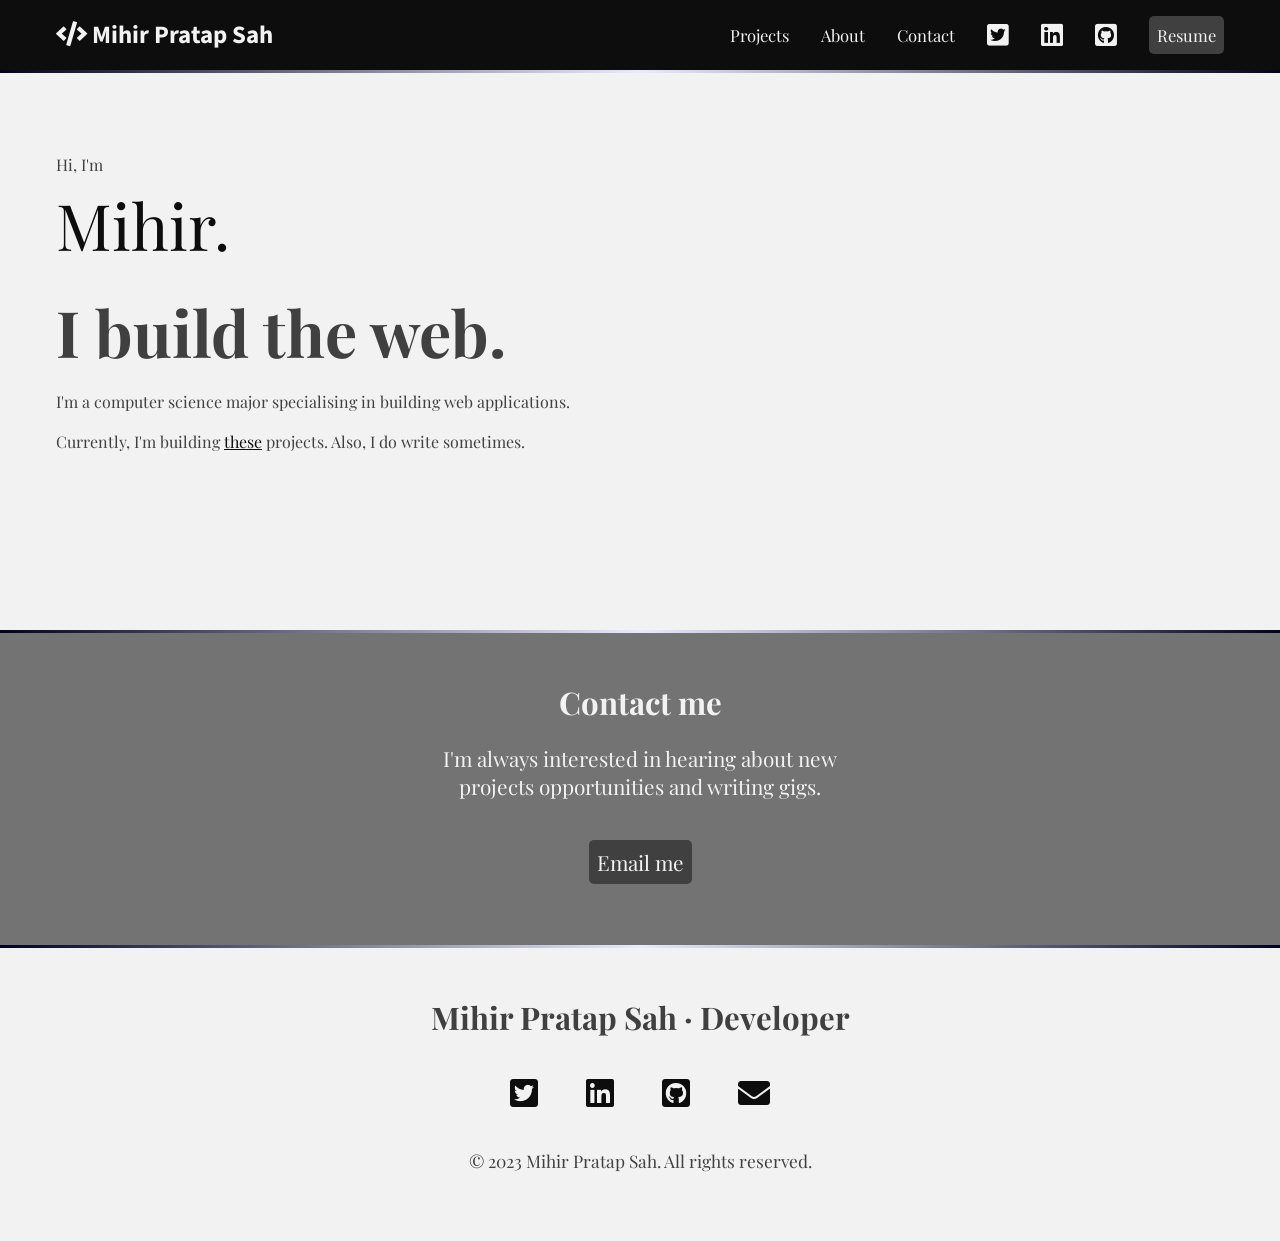
==== index.html @ 2944b269 "..." ====
<!DOCTYPE html>
<html lang="en">

<head>
    <meta charset="UTF-8" />
    <meta http-equiv="X-UA-Compatible" content="IE=edge" />
    <meta name="viewport" content="width=device-width, initial-scale=1.0" />
    <link rel="stylesheet" href="style.css">
    <link rel="preconnect" href="https://fonts.googleapis.com">
    <link rel="preconnect" href="https://fonts.gstatic.com" crossorigin>
    <link href="https://fonts.googleapis.com/css2?family=Playfair+Display:wght@400;600&family=Source+Sans+Pro:wght@200;300&display=swap" rel="stylesheet">
    <link href="https://cdnjs.cloudflare.com/ajax/libs/font-awesome/5.15.4/css/all.min.css" rel="stylesheet" />
    <title>Mihir P Sah</title>
</head>

<body>

    <div class="vw">
    <div class="section-black">
    <nav>
        <ul>
            <li>
                <h1>
                    <a href="index.html"><span class="fas fa-code" aria-hidden="true"></span> Mihir
              Pratap Sah</a
            >
          </h1>
        </li>
        <li><a href="#projects">Projects</a></li>
            <li><a href="about.html">About</a></li>
            <li><a href="#contact">Contact</a></li>
            <a href="https://www.twitter.com/mihrpsah" target="_blank">
                <span class="fab fa-twitter-square" aria-hidden="true"></span>
                <span class="sr-only">LinkedIn</span>
            </a>
            <li>
                <a href="https://www.linkedin.com/mihrpsah/" target="_blank">
                    <span class="fab fa-linkedin" aria-hidden="true"></span>
                    <span class="sr-only">LinkedIn</span>
                </a>
            </li>
            <li>
                <a href="https://www.github.com/mihrpsah" target="_blank">
                    <span class="fab fa-github-square" aria-hidden="true"></span>
                    <span class="sr-only">Github</span>
                </a>
            </li>
            <li>
                <a href="" target="_blank" class="button">Resume</a
          >
        </li>
      </ul>
    </nav>
    </div>
<div class="gradient"></div>
    <section id="intro">
      <p class="name">Hi, I'm <span>Mihir.</span></p>
      <h2>I build the web.</h2>
      <p>
        I'm a computer science major specialising in building web applications.
      </p>
      <p>
        Currently, I'm building
        <a
          href=""
          target="_blank"
          >these</a
        > projects. Also, I do write sometimes.
      </p>
    </section>
</div>
    <div class="gradient"></div>
    
<div class="section-blue">
    <section id="contact">
      <h2>Contact me</h2>
      <p>
        I'm always interested in hearing about new projects opportunities and writing gigs.
      </p>
      <p><a href="mailto:jen@example.com" class="button">Email me</a></p>
                </section>
</div>
<div class="gradient"></div>
                <footer>
                    <h2>Mihir Pratap Sah &middot; Developer</h2>
                    <ul>
                        <li>
                            <a href="https://www.twitter.com/mihrpsah" target="_blank">
                                <span class="fab fa-twitter-square" aria-hidden="true"></span>
                                <span class="sr-only">LinkedIn</span>
                            </a>
                        </li>
                        <li>
                            <a href="https://www.linkedin.com/in/mihrpsah" target="_blank">
                                <span class="fab fa-linkedin" aria-hidden="true"></span>
                                <span class="sr-only">LinkedIn</span>
                            </a>
                        </li>
                        <li>
                            <a href="https://www.github.com/mihrpsah" target="_blank">
                                <span class="fab fa-github-square" aria-hidden="true"></span>
                                <span class="sr-only">Github</span>
                            </a>
                        </li>
                        <li>
                            <a href="mailto:smihirp1@gmail.com">
                                <span class="fas fa-envelope" aria-hidden="true"></span>
                                <span class="sr-only">Email</span>
                            </a>
                        </li>
                    </ul>
                    <p><small>&copy; 2023 Mihir Pratap Sah. All rights reserved.</small></p>
                </footer>
</body>

</html>
---- style.css ----
:root {
    --c1: #F2F2F2;
    --c2: #BFBFBF;
    --c3: #737373;
    --c4:#404040;
    --c5: #0D0D0D;
    --font-size: 1.3rem;
    --font1: 'Playfair Display', serif;
    --font2: 'Source Sans Pro', sans-serif; 
}

/* .vw{
    height: 90vh;
} */

.gradient{
    background: linear-gradient(90deg, rgba(2,0,36,1) 0%, rgba(234,234,255,1) 50%, rgba(2,0,36,1) 100%);
    height: 3px;
}



html {
    box-sizing: border-box;
}

*,
*::before,
*::after {
    box-sizing: inherit;
}




body {
    padding: 0;
    margin: 0;
    font-family: var(--font1);
    background-color: var(--c1);
    color: var(--c4);
    font-size: var(--font-size);
}

h1,
h2,
h3 {
    margin: 0;
}

a {
    color: var(--c5);
}

a:hover {
    color: var(--blue);
    text-decoration: none;
}

.section-black{
    background-color: var(--c5);
}


/* intro styles */

#intro {
    padding: 4rem 1rem 10rem 1rem;
    
    max-width: 1200px;
    margin: 0 auto;
}

#intro p {
    font-size: 1rem;
    line-height: 1.5;
}

#intro .name {
    font-family: var(--font1);
    font-size: 1rem;
}

.name span {
    font-family: var(--font1);
    font-size: 4rem;
    color: var(--c5);
    display: block;
    font-weight: 300;
}

#intro h2 {
    font-size: 4rem;
}
.section-blue{
    background-color: var(--c3);
}

/* contact section */

#contact {
    width: 400px;
    text-align: center;
    margin: 0 auto;
    padding: 3rem 0;
    color: var(--c1);
}

#contact p:last-child {
    margin-top: 3rem;

}


/* navigation */

nav {
    font-family: var(--font1);
    font-size: 80%;
    padding: 1rem;
    
}

nav h1 a {
    font-family: var(--font2);
}

nav ul {
    margin: 0;
    padding: 0;
    list-style-type: none;
    display: flex;
    flex-flow: row wrap;
    justify-content: center;
    align-items: center;
    gap: 2rem;
}

nav li:first-child {
    flex-basis: 100%;
    text-align: center;
}

nav [class*="fa-"] {
    font-size: 150%;
    color: var(--c1);
}

nav h1 [class*="fa-"] {
    font-size: 100%;
    color: var(--c1);
}

nav a {
    color: var(--c1);
    text-decoration: none;
    display: block;
}

nav a:hover,
nav [class*="fa-"]:hover {
    color: var(--c3);
}

.button {
    background-color: var(--c4);
    color: var(--c1);
    padding: 0.5rem;
    border-radius: 5px;
    text-decoration: none;
}

.button:hover {
    color: var(--c5);
    background-color: var(--c2);
}


/* footer section */

footer {
    text-align: center;
    padding: 3rem 0;
}

footer ul {
    list-style-type: none;
    padding: 0;
    margin: 2rem 0;
    display: flex;
    flex-flow: row wrap;
    justify-content: center;
    gap: 3rem;
    font-size: 2rem;
}

@media (min-width: 850px) {
    nav {
        max-width: 1200px;
        margin: 0 auto;
    }
    nav li:first-child {
        flex-basis: auto;
        text-align: left;
        margin-right: auto;
    }
}
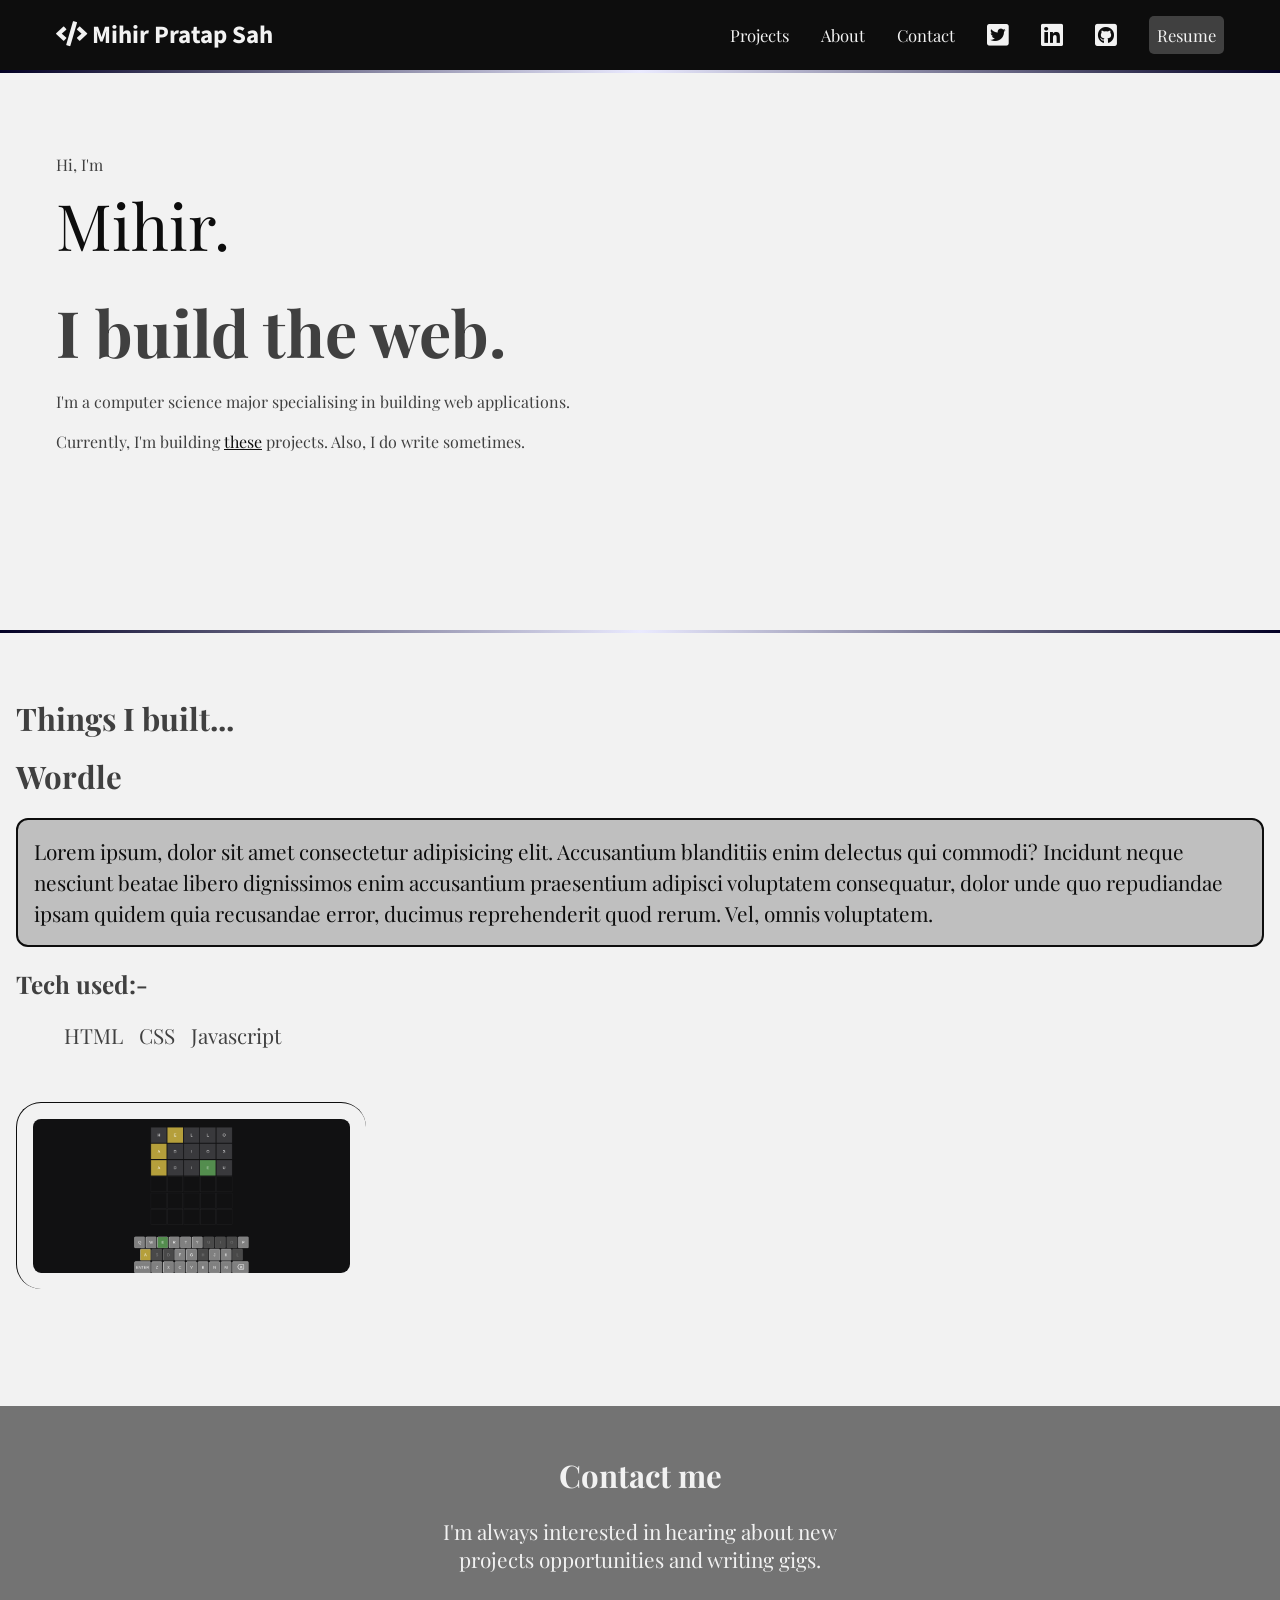
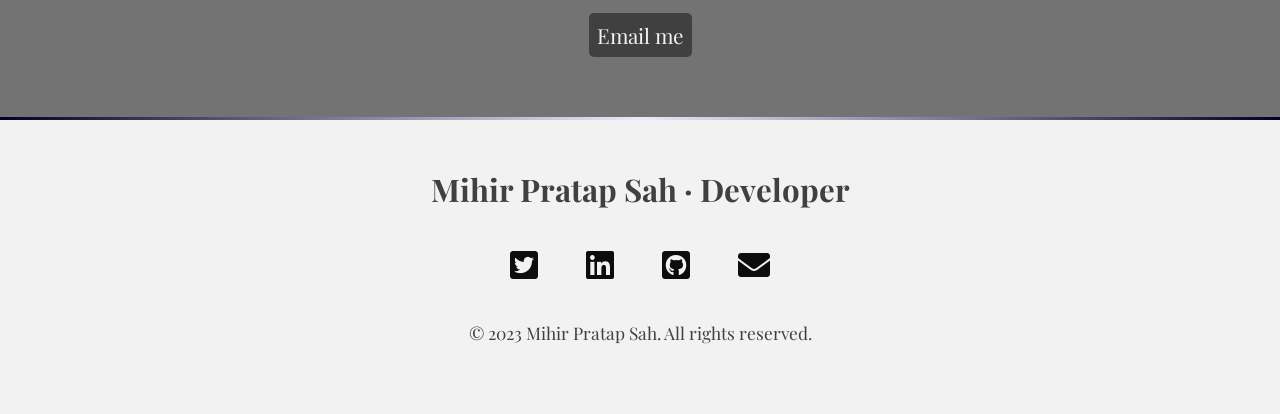
==== commit d7415370: "..." ====
--- a/index.html
+++ b/index.html
@@ -1,116 +1,148 @@
 <!DOCTYPE html>
 <html lang="en">
-
-<head>
+  <head>
     <meta charset="UTF-8" />
     <meta http-equiv="X-UA-Compatible" content="IE=edge" />
     <meta name="viewport" content="width=device-width, initial-scale=1.0" />
-    <link rel="stylesheet" href="style.css">
-    <link rel="preconnect" href="https://fonts.googleapis.com">
-    <link rel="preconnect" href="https://fonts.gstatic.com" crossorigin>
-    <link href="https://fonts.googleapis.com/css2?family=Playfair+Display:wght@400;600&family=Source+Sans+Pro:wght@200;300&display=swap" rel="stylesheet">
-    <link href="https://cdnjs.cloudflare.com/ajax/libs/font-awesome/5.15.4/css/all.min.css" rel="stylesheet" />
+    <link rel="stylesheet" href="style.css" />
+    <link rel="preconnect" href="https://fonts.googleapis.com" />
+    <link rel="preconnect" href="https://fonts.gstatic.com" crossorigin />
+    <link
+      href="https://fonts.googleapis.com/css2?family=Playfair+Display:wght@400;600&family=Source+Sans+Pro:wght@200;300&display=swap"
+      rel="stylesheet"
+    />
+    <link
+      href="https://cdnjs.cloudflare.com/ajax/libs/font-awesome/5.15.4/css/all.min.css"
+      rel="stylesheet"
+    />
     <title>Mihir P Sah</title>
-</head>
+  </head>
 
-<body>
-
+  <body>
     <div class="vw">
-    <div class="section-black">
-    <nav>
-        <ul>
+      <div class="section-black">
+        <nav>
+          <ul>
             <li>
-                <h1>
-                    <a href="index.html"><span class="fas fa-code" aria-hidden="true"></span> Mihir
-              Pratap Sah</a
-            >
-          </h1>
-        </li>
-        <li><a href="#projects">Projects</a></li>
+              <h1>
+                <a href="index.html"
+                  ><span class="fas fa-code" aria-hidden="true"></span> Mihir
+                  Pratap Sah</a
+                >
+              </h1>
+            </li>
+            <li><a href="#projects">Projects</a></li>
             <li><a href="about.html">About</a></li>
             <li><a href="#contact">Contact</a></li>
             <a href="https://www.twitter.com/mihrpsah" target="_blank">
-                <span class="fab fa-twitter-square" aria-hidden="true"></span>
-                <span class="sr-only">LinkedIn</span>
+              <span class="fab fa-twitter-square" aria-hidden="true"></span>
+              <span class="sr-only">LinkedIn</span>
             </a>
             <li>
-                <a href="https://www.linkedin.com/mihrpsah/" target="_blank">
-                    <span class="fab fa-linkedin" aria-hidden="true"></span>
-                    <span class="sr-only">LinkedIn</span>
-                </a>
+              <a href="https://www.linkedin.com/mihrpsah/" target="_blank">
+                <span class="fab fa-linkedin" aria-hidden="true"></span>
+                <span class="sr-only">LinkedIn</span>
+              </a>
             </li>
             <li>
-                <a href="https://www.github.com/mihrpsah" target="_blank">
-                    <span class="fab fa-github-square" aria-hidden="true"></span>
-                    <span class="sr-only">Github</span>
-                </a>
+              <a href="https://www.github.com/mihrpsah" target="_blank">
+                <span class="fab fa-github-square" aria-hidden="true"></span>
+                <span class="sr-only">Github</span>
+              </a>
             </li>
             <li>
-                <a href="" target="_blank" class="button">Resume</a
-          >
+              <a href="" target="_blank" class="button">Resume</a>
+            </li>
+          </ul>
+        </nav>
+      </div>
+      <div class="gradient"></div>
+      <section id="intro">
+        <p class="name">Hi, I'm <span>Mihir.</span></p>
+        <h2>I build the web.</h2>
+        <p>
+          I'm a computer science major specialising in building web
+          applications.
+        </p>
+        <p>
+          Currently, I'm building
+          <a href="" target="_blank">these</a> projects. Also, I do write
+          sometimes.
+        </p>
+      </section>
+    </div>
+    <div class="gradient"></div>
+
+    <div>
+      <section id="projects">
+        <h2>Things I built...</h2>
+        <article>
+          <h2>Wordle</h2>
+          <p>
+            Lorem ipsum, dolor sit amet consectetur adipisicing elit.
+            Accusantium blanditiis enim delectus qui commodi? Incidunt neque
+            nesciunt beatae libero dignissimos enim accusantium praesentium
+            adipisci voluptatem consequatur, dolor unde quo repudiandae ipsam
+            quidem quia recusandae error, ducimus reprehenderit quod rerum. Vel,
+            omnis voluptatem.
+          </p>
+          <h3>Tech used:-</h3>
+          <ul>
+            <li>
+                HTML
+            </li>
+            <li>
+                CSS
+            </li>
+            <li>
+                Javascript
+            </li>
+          </ul>
+          <img src="assets/Wordle.png" alt="Wordle's project screenshot">
+        </article>
+      </section>
+    </div>
+
+    <div class="section-blue">
+      <section id="contact">
+        <h2>Contact me</h2>
+        <p>
+          I'm always interested in hearing about new projects opportunities and
+          writing gigs.
+        </p>
+        <p><a href="mailto:jen@example.com" class="button">Email me</a></p>
+      </section>
+    </div>
+    <div class="gradient"></div>
+    <footer>
+      <h2>Mihir Pratap Sah &middot; Developer</h2>
+      <ul>
+        <li>
+          <a href="https://www.twitter.com/mihrpsah" target="_blank">
+            <span class="fab fa-twitter-square" aria-hidden="true"></span>
+            <span class="sr-only">LinkedIn</span>
+          </a>
+        </li>
+        <li>
+          <a href="https://www.linkedin.com/in/mihrpsah" target="_blank">
+            <span class="fab fa-linkedin" aria-hidden="true"></span>
+            <span class="sr-only">LinkedIn</span>
+          </a>
+        </li>
+        <li>
+          <a href="https://www.github.com/mihrpsah" target="_blank">
+            <span class="fab fa-github-square" aria-hidden="true"></span>
+            <span class="sr-only">Github</span>
+          </a>
+        </li>
+        <li>
+          <a href="mailto:smihirp1@gmail.com">
+            <span class="fas fa-envelope" aria-hidden="true"></span>
+            <span class="sr-only">Email</span>
+          </a>
         </li>
       </ul>
-    </nav>
-    </div>
-<div class="gradient"></div>
-    <section id="intro">
-      <p class="name">Hi, I'm <span>Mihir.</span></p>
-      <h2>I build the web.</h2>
-      <p>
-        I'm a computer science major specialising in building web applications.
-      </p>
-      <p>
-        Currently, I'm building
-        <a
-          href=""
-          target="_blank"
-          >these</a
-        > projects. Also, I do write sometimes.
-      </p>
-    </section>
-</div>
-    <div class="gradient"></div>
-    
-<div class="section-blue">
-    <section id="contact">
-      <h2>Contact me</h2>
-      <p>
-        I'm always interested in hearing about new projects opportunities and writing gigs.
-      </p>
-      <p><a href="mailto:jen@example.com" class="button">Email me</a></p>
-                </section>
-</div>
-<div class="gradient"></div>
-                <footer>
-                    <h2>Mihir Pratap Sah &middot; Developer</h2>
-                    <ul>
-                        <li>
-                            <a href="https://www.twitter.com/mihrpsah" target="_blank">
-                                <span class="fab fa-twitter-square" aria-hidden="true"></span>
-                                <span class="sr-only">LinkedIn</span>
-                            </a>
-                        </li>
-                        <li>
-                            <a href="https://www.linkedin.com/in/mihrpsah" target="_blank">
-                                <span class="fab fa-linkedin" aria-hidden="true"></span>
-                                <span class="sr-only">LinkedIn</span>
-                            </a>
-                        </li>
-                        <li>
-                            <a href="https://www.github.com/mihrpsah" target="_blank">
-                                <span class="fab fa-github-square" aria-hidden="true"></span>
-                                <span class="sr-only">Github</span>
-                            </a>
-                        </li>
-                        <li>
-                            <a href="mailto:smihirp1@gmail.com">
-                                <span class="fas fa-envelope" aria-hidden="true"></span>
-                                <span class="sr-only">Email</span>
-                            </a>
-                        </li>
-                    </ul>
-                    <p><small>&copy; 2023 Mihir Pratap Sah. All rights reserved.</small></p>
-                </footer>
-</body>
-
+      <p><small>&copy; 2023 Mihir Pratap Sah. All rights reserved.</small></p>
+    </footer>
+  </body>
 </html>
--- a/style.css
+++ b/style.css
@@ -44,6 +44,7 @@
     background-color: var(--c1);
     color: var(--c4);
     font-size: var(--font-size);
+  
 }
 
 h1,
@@ -209,3 +210,44 @@
         margin-right: auto;
     }
 }
+
+#projects{
+    
+    padding: 3rem 1rem;
+    
+    
+}
+
+#projects p{
+
+border: 2px solid var(--c5);
+border-radius: 12px;
+padding: 1rem;
+background-color: var(--c2);
+color: var(--c5);
+line-height: 1.5;
+}
+#projects img {
+    margin: 2rem 0 4rem 0;
+    padding: 1rem;
+    border-left: 1px solid var(--c5);
+    border-top: 1px solid var(--c5);
+    border-radius: 25px;
+    max-width: 350px;
+    
+}
+
+#projects h2{
+    margin-top: 1rem;
+    color: var(--c4);
+}
+#projects ul{
+    list-style: none;
+    display: flex;
+    flex-flow: row wrap;
+    -ms-flex-align: center;
+    justify-content: flex-start;
+}
+#projects ul li{
+    margin: 0 0.5rem 0 0.5rem;
+}
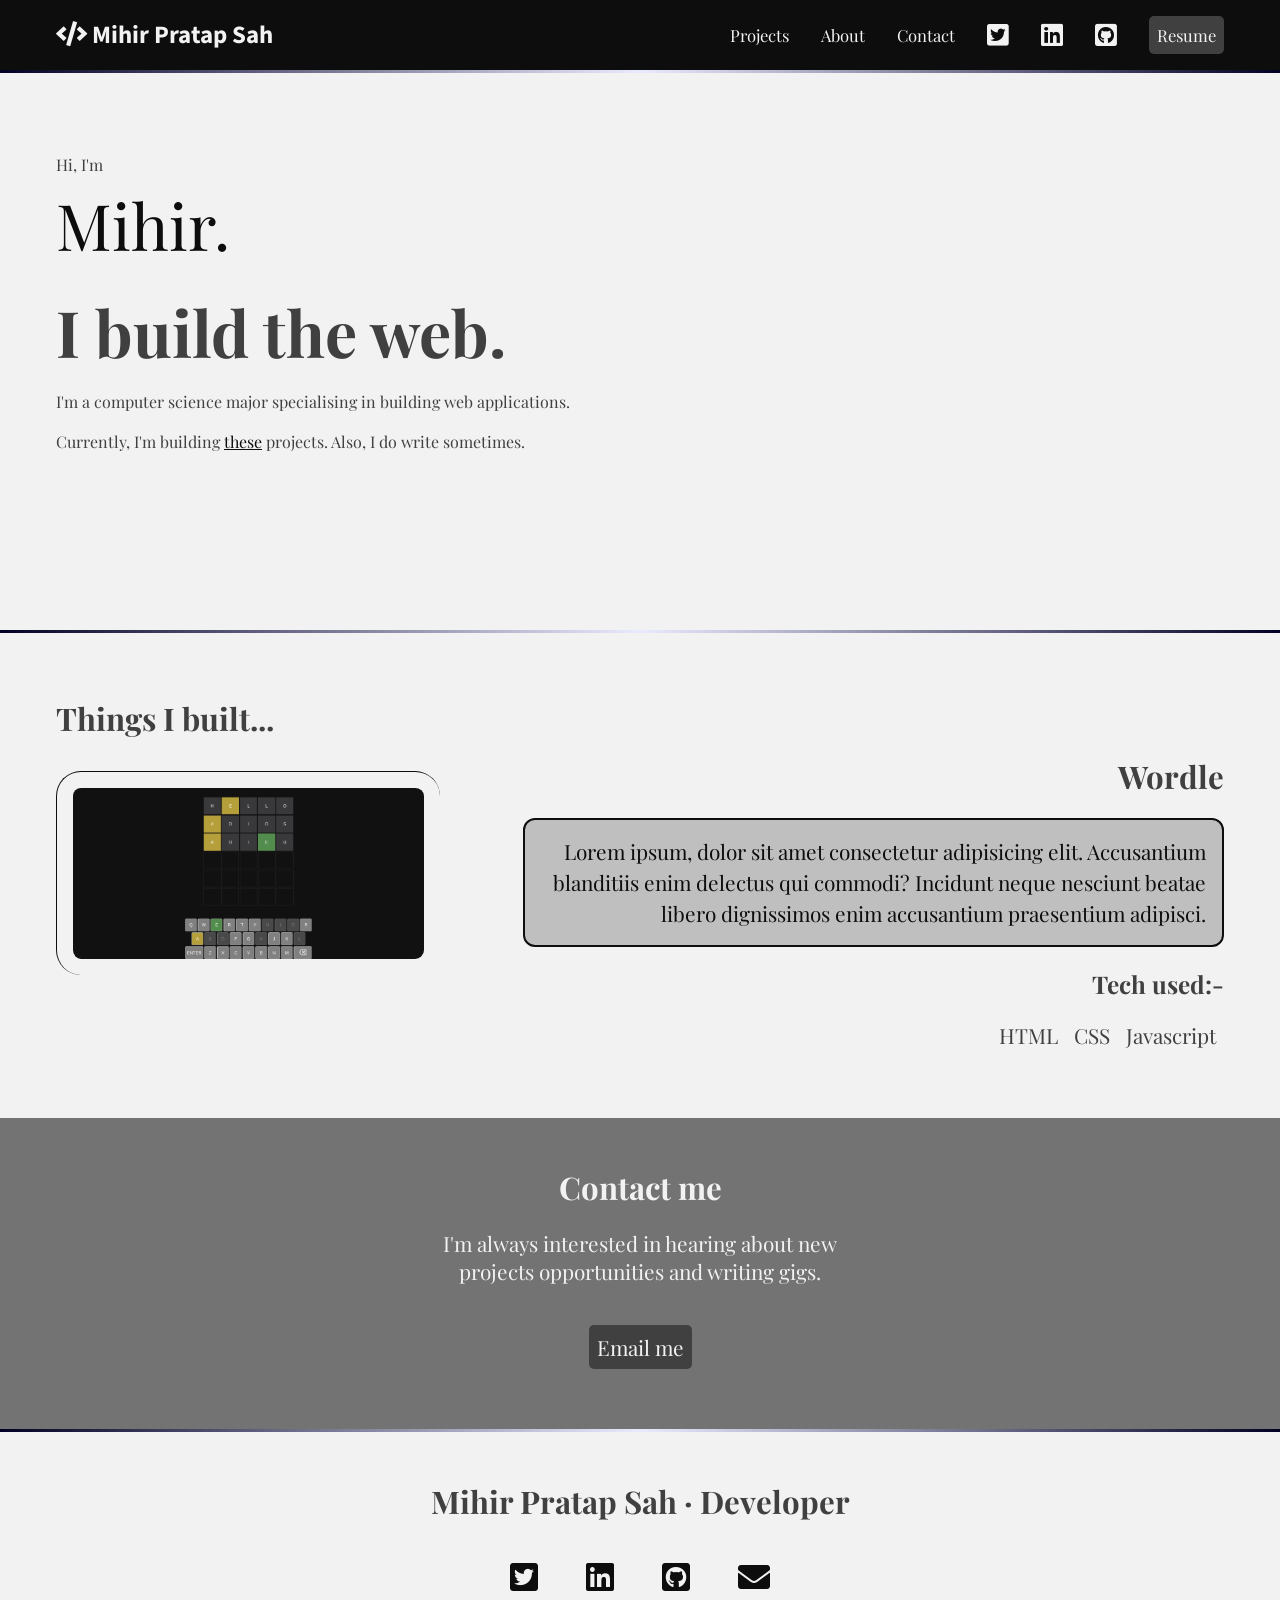
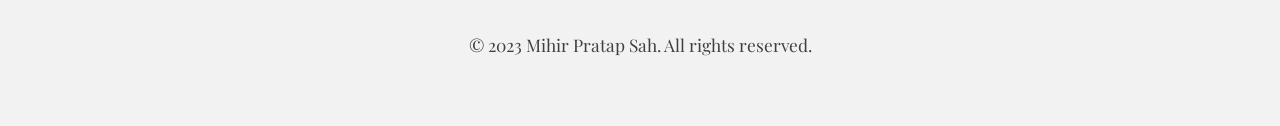
==== commit 27584d3d: "..." ====
--- a/index.html
+++ b/index.html
@@ -77,14 +77,13 @@
       <section id="projects">
         <h2>Things I built...</h2>
         <article>
+          <div class="text">
           <h2>Wordle</h2>
           <p>
             Lorem ipsum, dolor sit amet consectetur adipisicing elit.
             Accusantium blanditiis enim delectus qui commodi? Incidunt neque
             nesciunt beatae libero dignissimos enim accusantium praesentium
-            adipisci voluptatem consequatur, dolor unde quo repudiandae ipsam
-            quidem quia recusandae error, ducimus reprehenderit quod rerum. Vel,
-            omnis voluptatem.
+            adipisci.
           </p>
           <h3>Tech used:-</h3>
           <ul>
@@ -98,6 +97,7 @@
                 Javascript
             </li>
           </ul>
+          </div>
           <img src="assets/Wordle.png" alt="Wordle's project screenshot">
         </article>
       </section>
--- a/style.css
+++ b/style.css
@@ -250,4 +250,29 @@
 }
 #projects ul li{
     margin: 0 0.5rem 0 0.5rem;
+}
+
+@media (min-width: 800px){
+    article{
+        display: grid;
+        grid-template-columns: repeat(10, 1fr);
+    }
+    #projects{
+        max-width: 1200px;
+        margin: 0 auto;
+    }
+    #projects img{
+        grid-column: 1/6;
+        grid-row: 1/2;
+        max-width: 30vw;
+    }
+    .text{
+        grid-column: 5/11;
+        grid-row: 1/2;
+        order: 2;
+        text-align: right;
+    }
+    #projects ul{
+        justify-content: flex-end;
+    }
 }
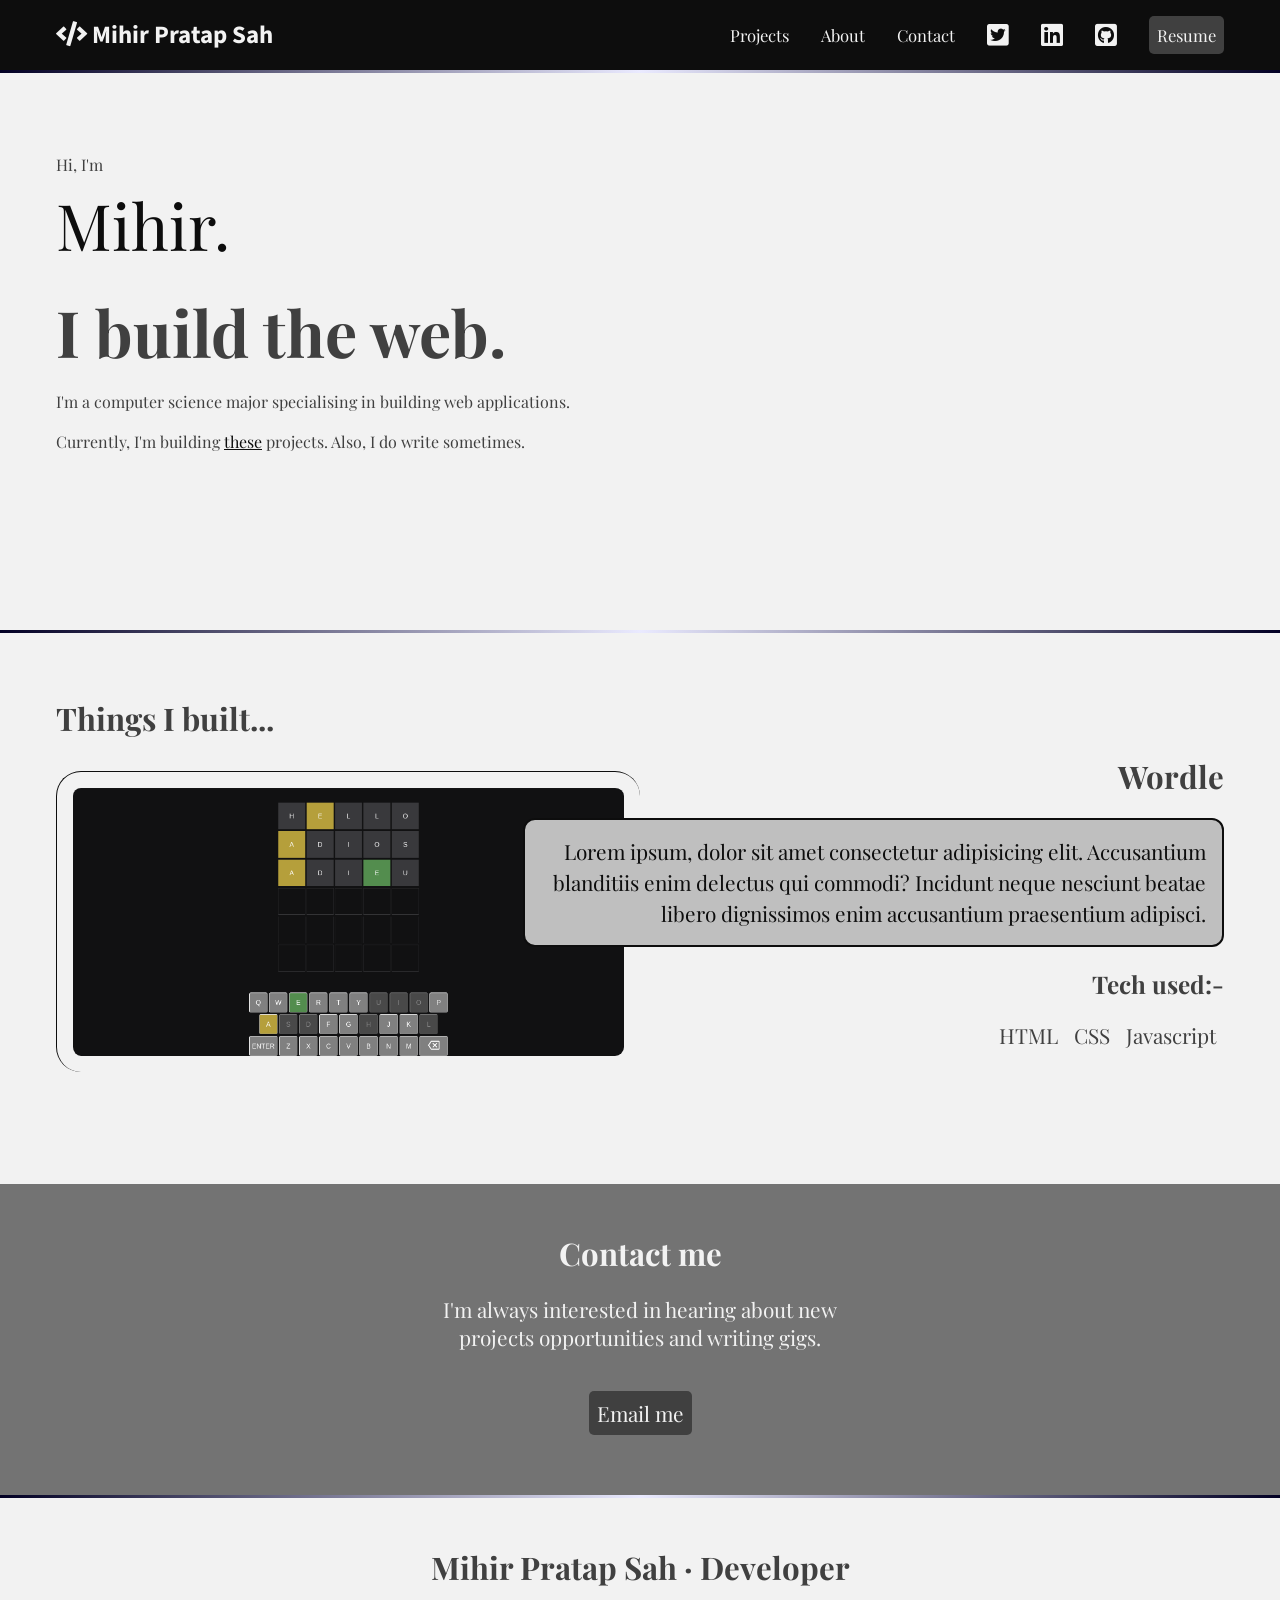
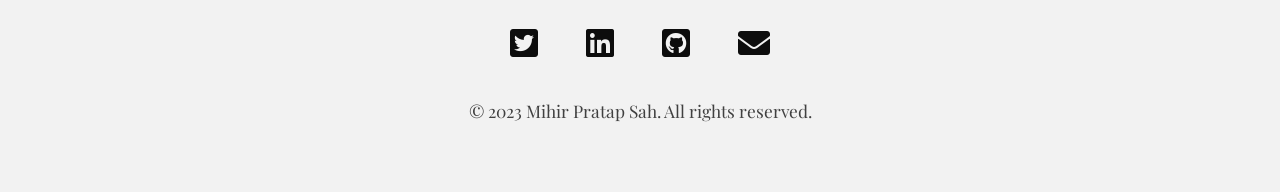
==== commit 54c423c9: "..." ====
--- a/index.html
+++ b/index.html
@@ -15,7 +15,7 @@
       href="https://cdnjs.cloudflare.com/ajax/libs/font-awesome/5.15.4/css/all.min.css"
       rel="stylesheet"
     />
-    <title>Mihir P Sah</title>
+    <title>Mihir Pratap Sah</title>
   </head>
 
   <body>
--- a/style.css
+++ b/style.css
@@ -233,7 +233,8 @@
     border-left: 1px solid var(--c5);
     border-top: 1px solid var(--c5);
     border-radius: 25px;
-    max-width: 350px;
+    /* max-width: 350px; */
+    width: 100%;
     
 }
 
@@ -264,7 +265,7 @@
     #projects img{
         grid-column: 1/6;
         grid-row: 1/2;
-        max-width: 30vw;
+        /* max-width: 30vw; */
     }
     .text{
         grid-column: 5/11;
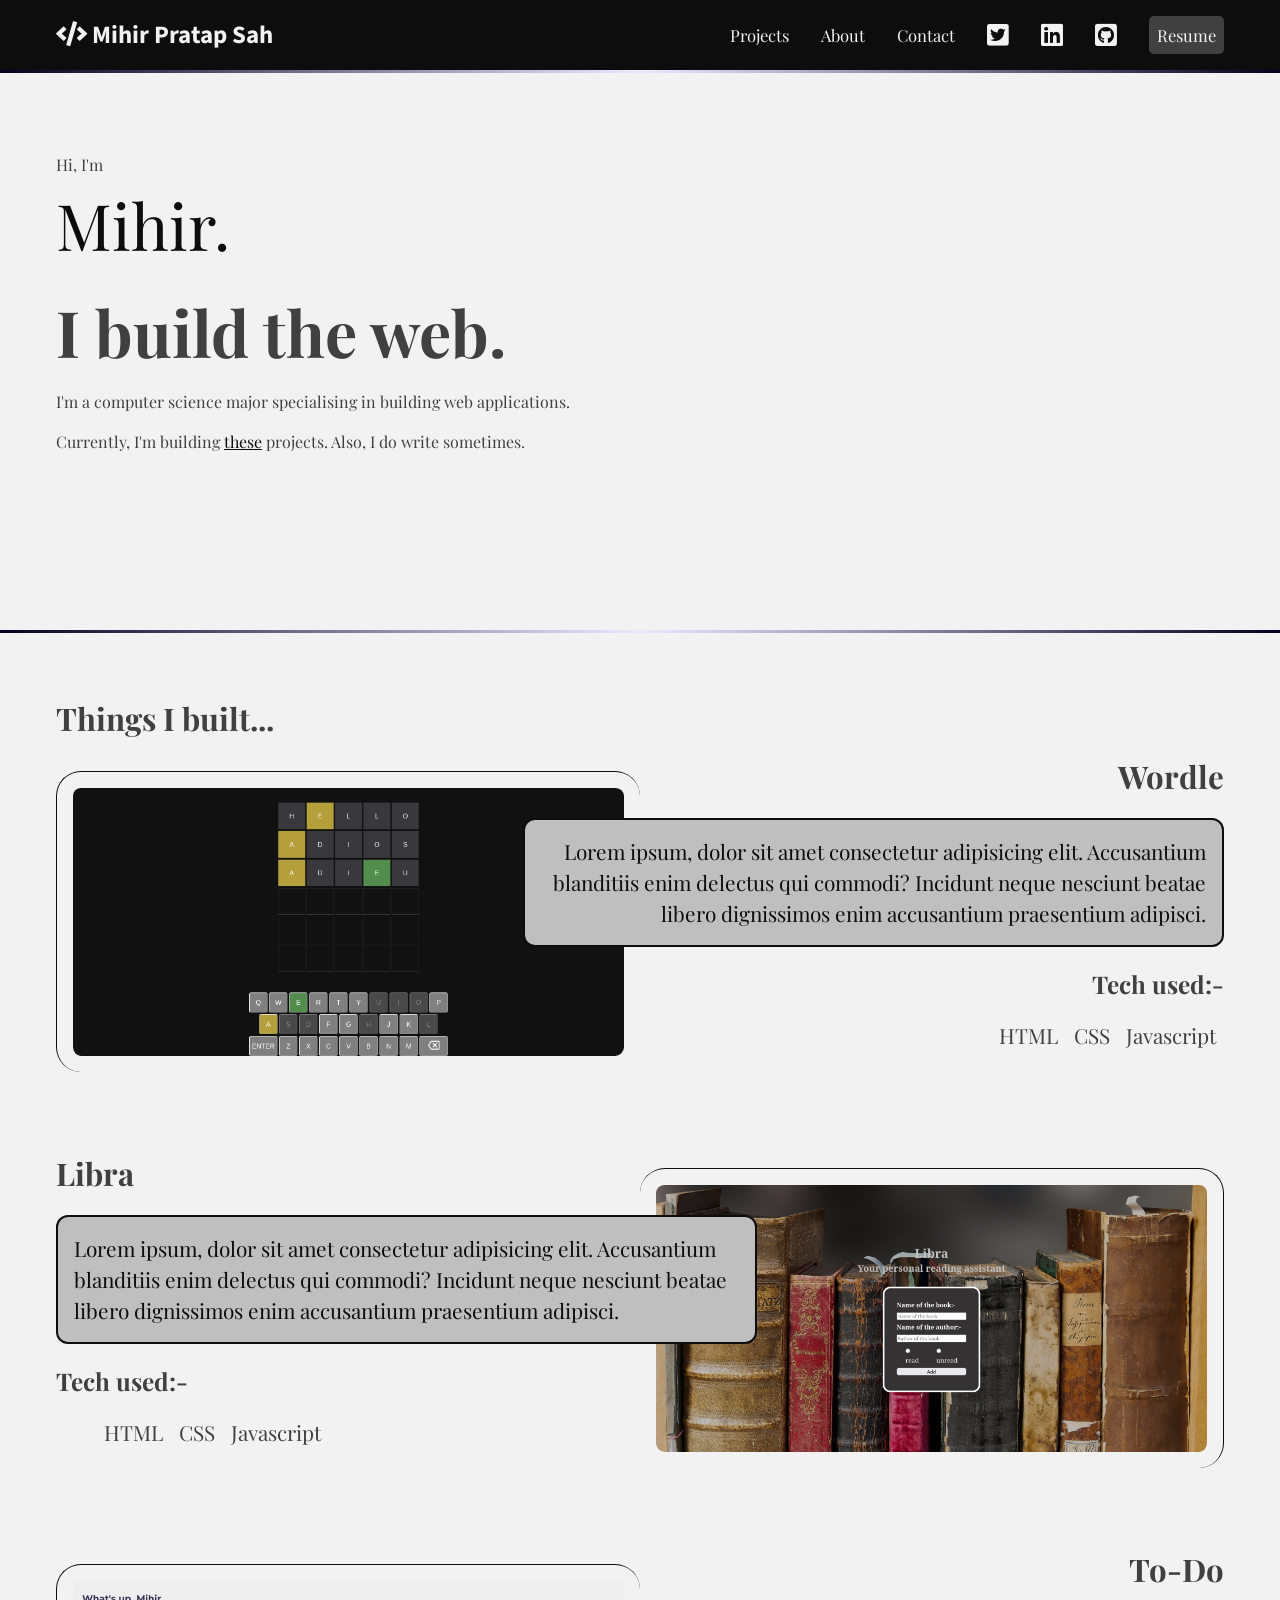
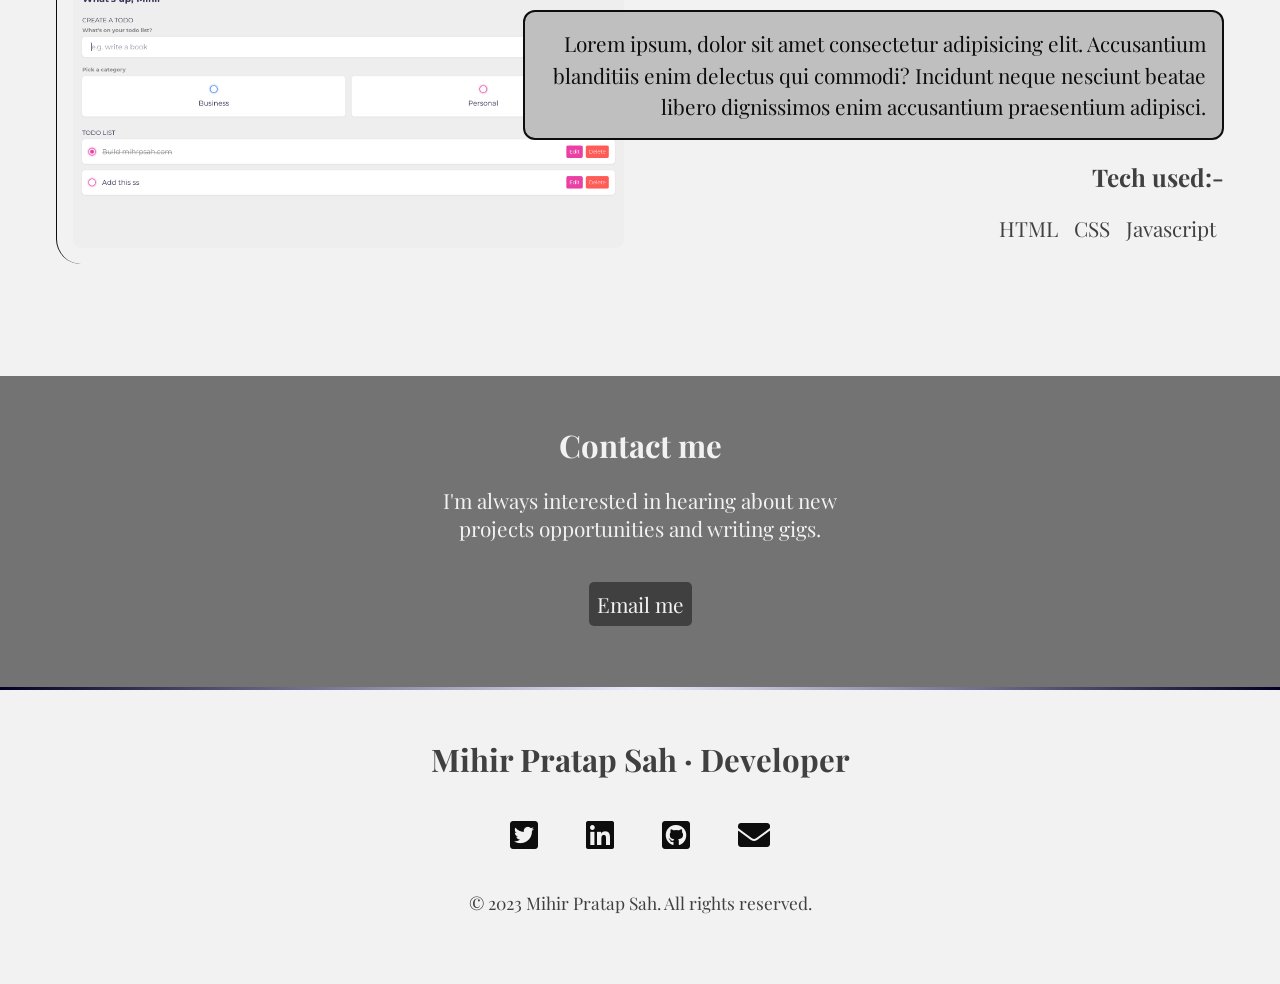
==== commit a060a9ae: "..." ====
--- a/index.html
+++ b/index.html
@@ -100,6 +100,57 @@
           </div>
           <img src="assets/Wordle.png" alt="Wordle's project screenshot">
         </article>
+
+        <article class="reverse">
+          <div class="text">
+          <h2>Libra</h2>
+          <p>
+            Lorem ipsum, dolor sit amet consectetur adipisicing elit.
+            Accusantium blanditiis enim delectus qui commodi? Incidunt neque
+            nesciunt beatae libero dignissimos enim accusantium praesentium
+            adipisci.
+          </p>
+          <h3>Tech used:-</h3>
+          <ul>
+            <li>
+                HTML
+            </li>
+            <li>
+                CSS
+            </li>
+            <li>
+                Javascript
+            </li>
+          </ul>
+          </div>
+          <img src="assets/libra.png" alt="Libra's project screenshot">
+        </article>
+
+        <article>
+          <div class="text">
+          <h2>To-Do</h2>
+          <p>
+            Lorem ipsum, dolor sit amet consectetur adipisicing elit.
+            Accusantium blanditiis enim delectus qui commodi? Incidunt neque
+            nesciunt beatae libero dignissimos enim accusantium praesentium
+            adipisci.
+          </p>
+          <h3>Tech used:-</h3>
+          <ul>
+            <li>
+                HTML
+            </li>
+            <li>
+                CSS
+            </li>
+            <li>
+                Javascript
+            </li>
+          </ul>
+          </div>
+          <img src="assets/todo.png" alt="Todo's project screenshot">
+        </article>
+
       </section>
     </div>
 
--- a/style.css
+++ b/style.css
@@ -272,8 +272,25 @@
         grid-row: 1/2;
         order: 2;
         text-align: right;
-    }
+        
+    }
+    #projects .reverse .text{
+        grid-column: 1/7;
+        text-align: left;
+    }
+    #projects .reverse img{
+        grid-column: 6/11;
+        border-right: 1px solid var(--c5);
+    border-top: 1px solid var(--c5);
+    border-left: none;
+    border-bottom: none;
+    }
+
+    
     #projects ul{
         justify-content: flex-end;
     }
+    #projects .reverse ul{
+        justify-content: flex-start;
+    }
 }
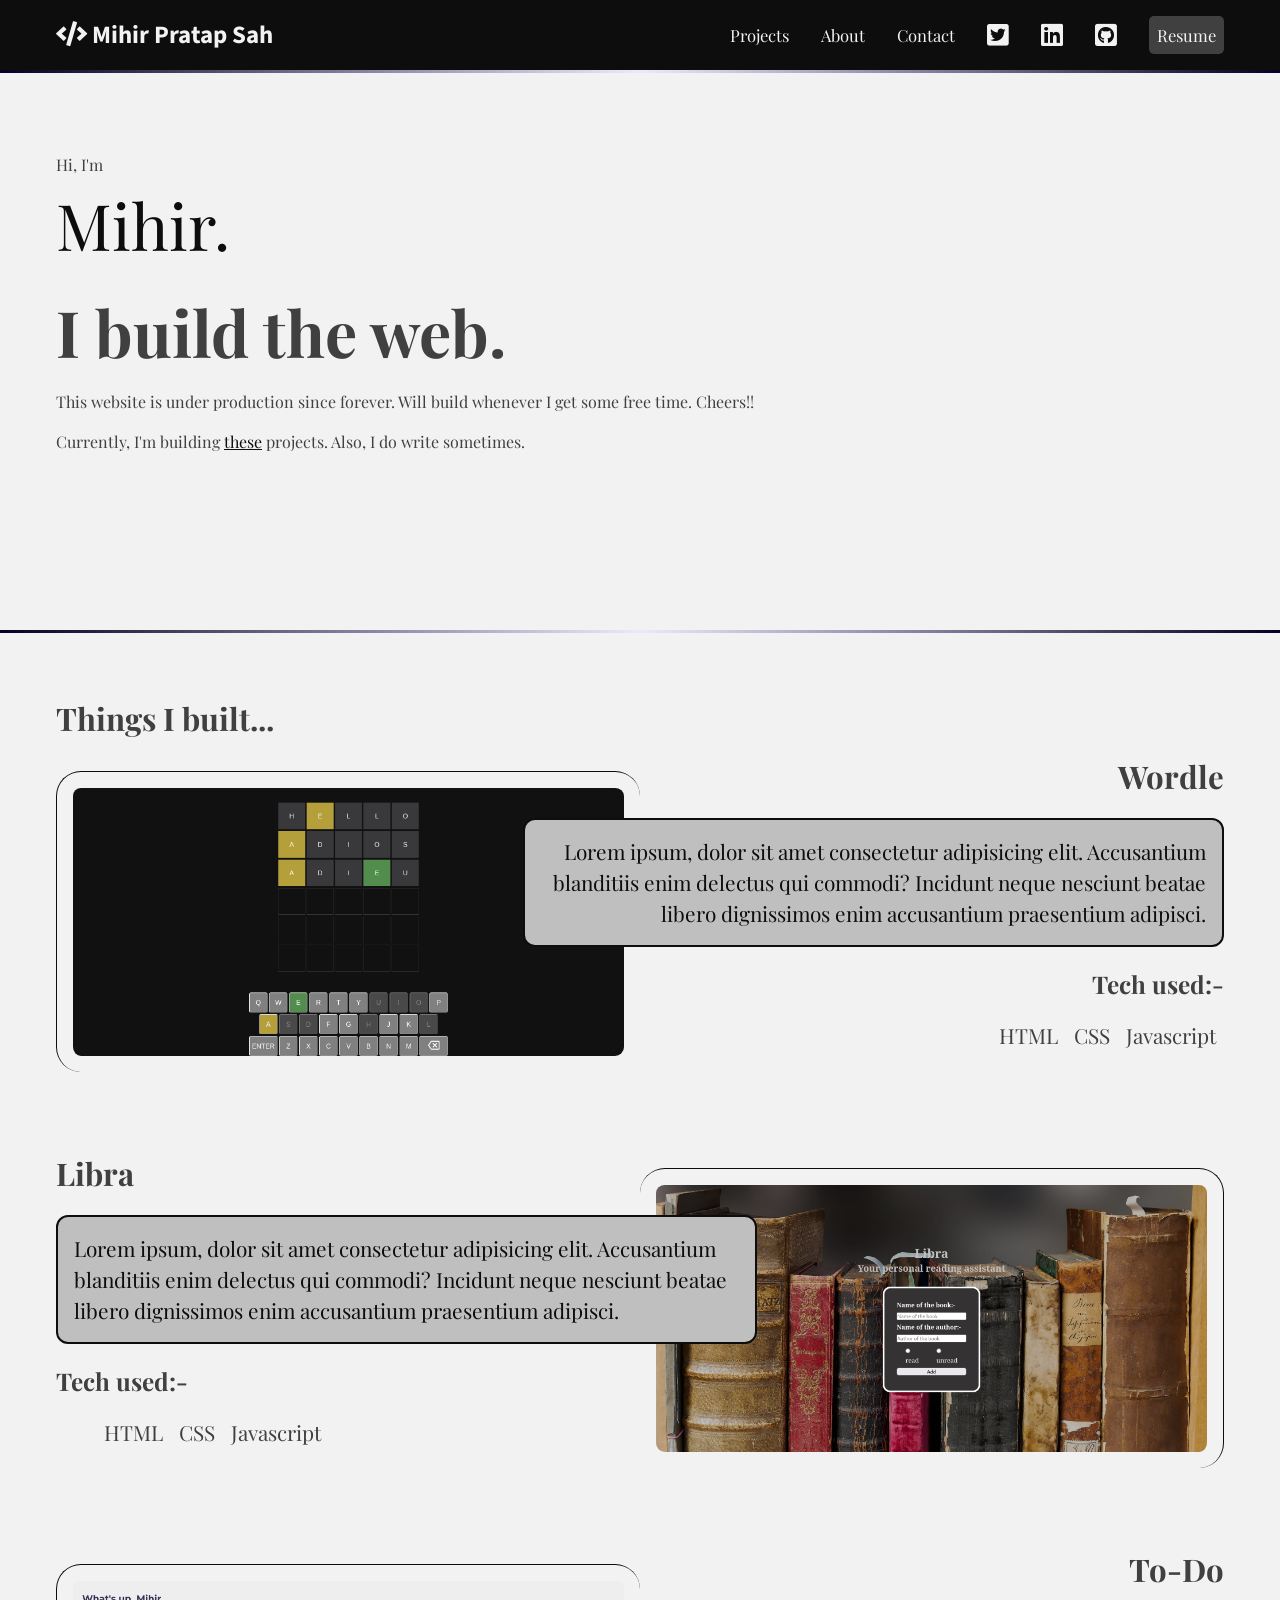
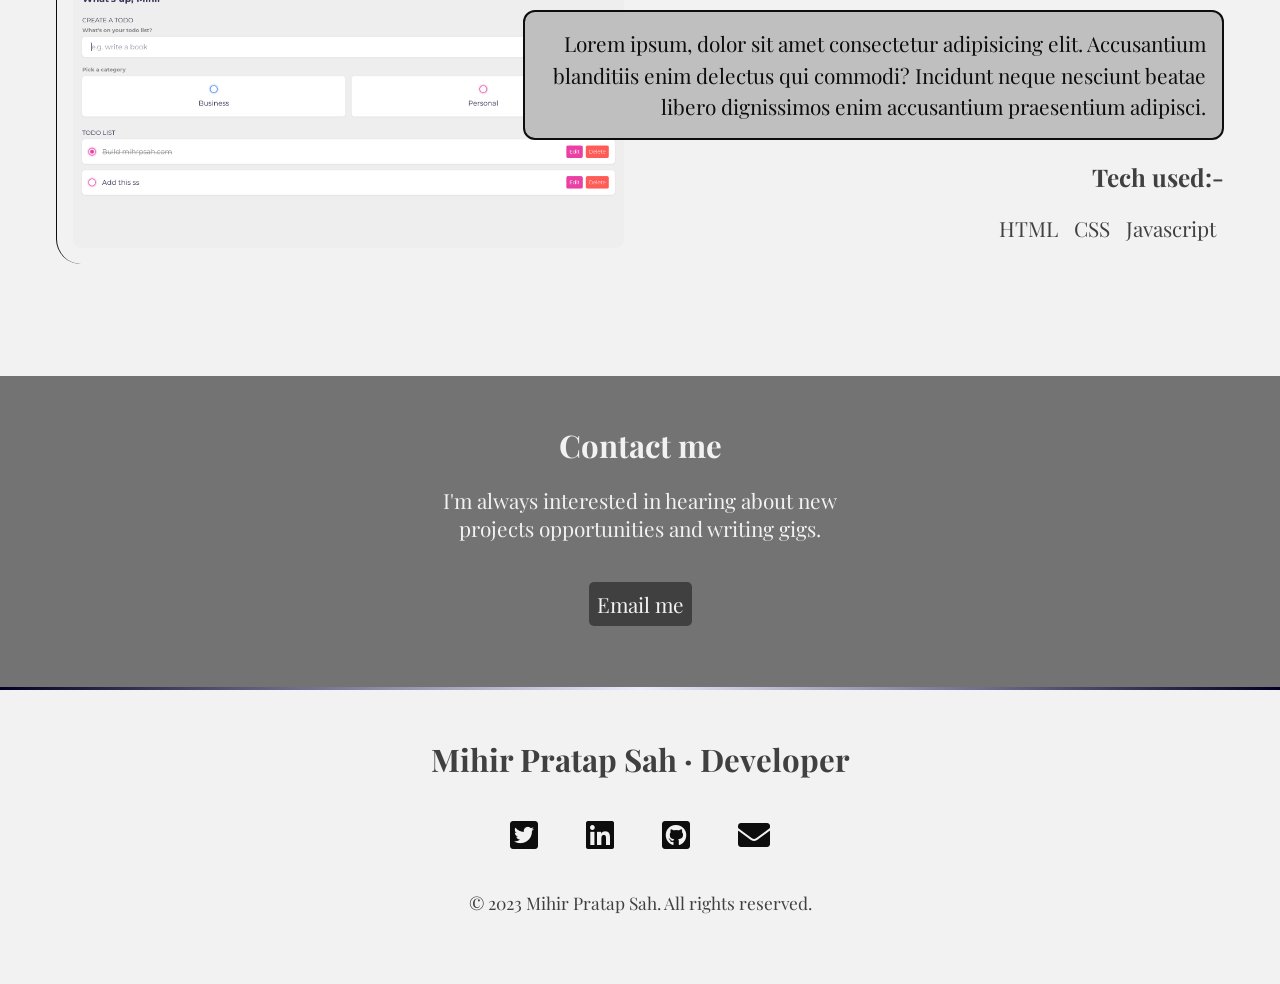
==== commit 20ca23a4: "Update index.html" ====
--- a/index.html
+++ b/index.html
@@ -61,8 +61,9 @@
         <p class="name">Hi, I'm <span>Mihir.</span></p>
         <h2>I build the web.</h2>
         <p>
-          I'm a computer science major specialising in building web
-          applications.
+<!--           I'm a computer science major specialising in building web
+          applications. -->
+          This website is under production since forever. Will build whenever I get some free time. Cheers!!
         </p>
         <p>
           Currently, I'm building
--- a/style.css
+++ b/style.css
@@ -258,6 +258,7 @@
         display: grid;
         grid-template-columns: repeat(10, 1fr);
     }
+    
     #projects{
         max-width: 1200px;
         margin: 0 auto;
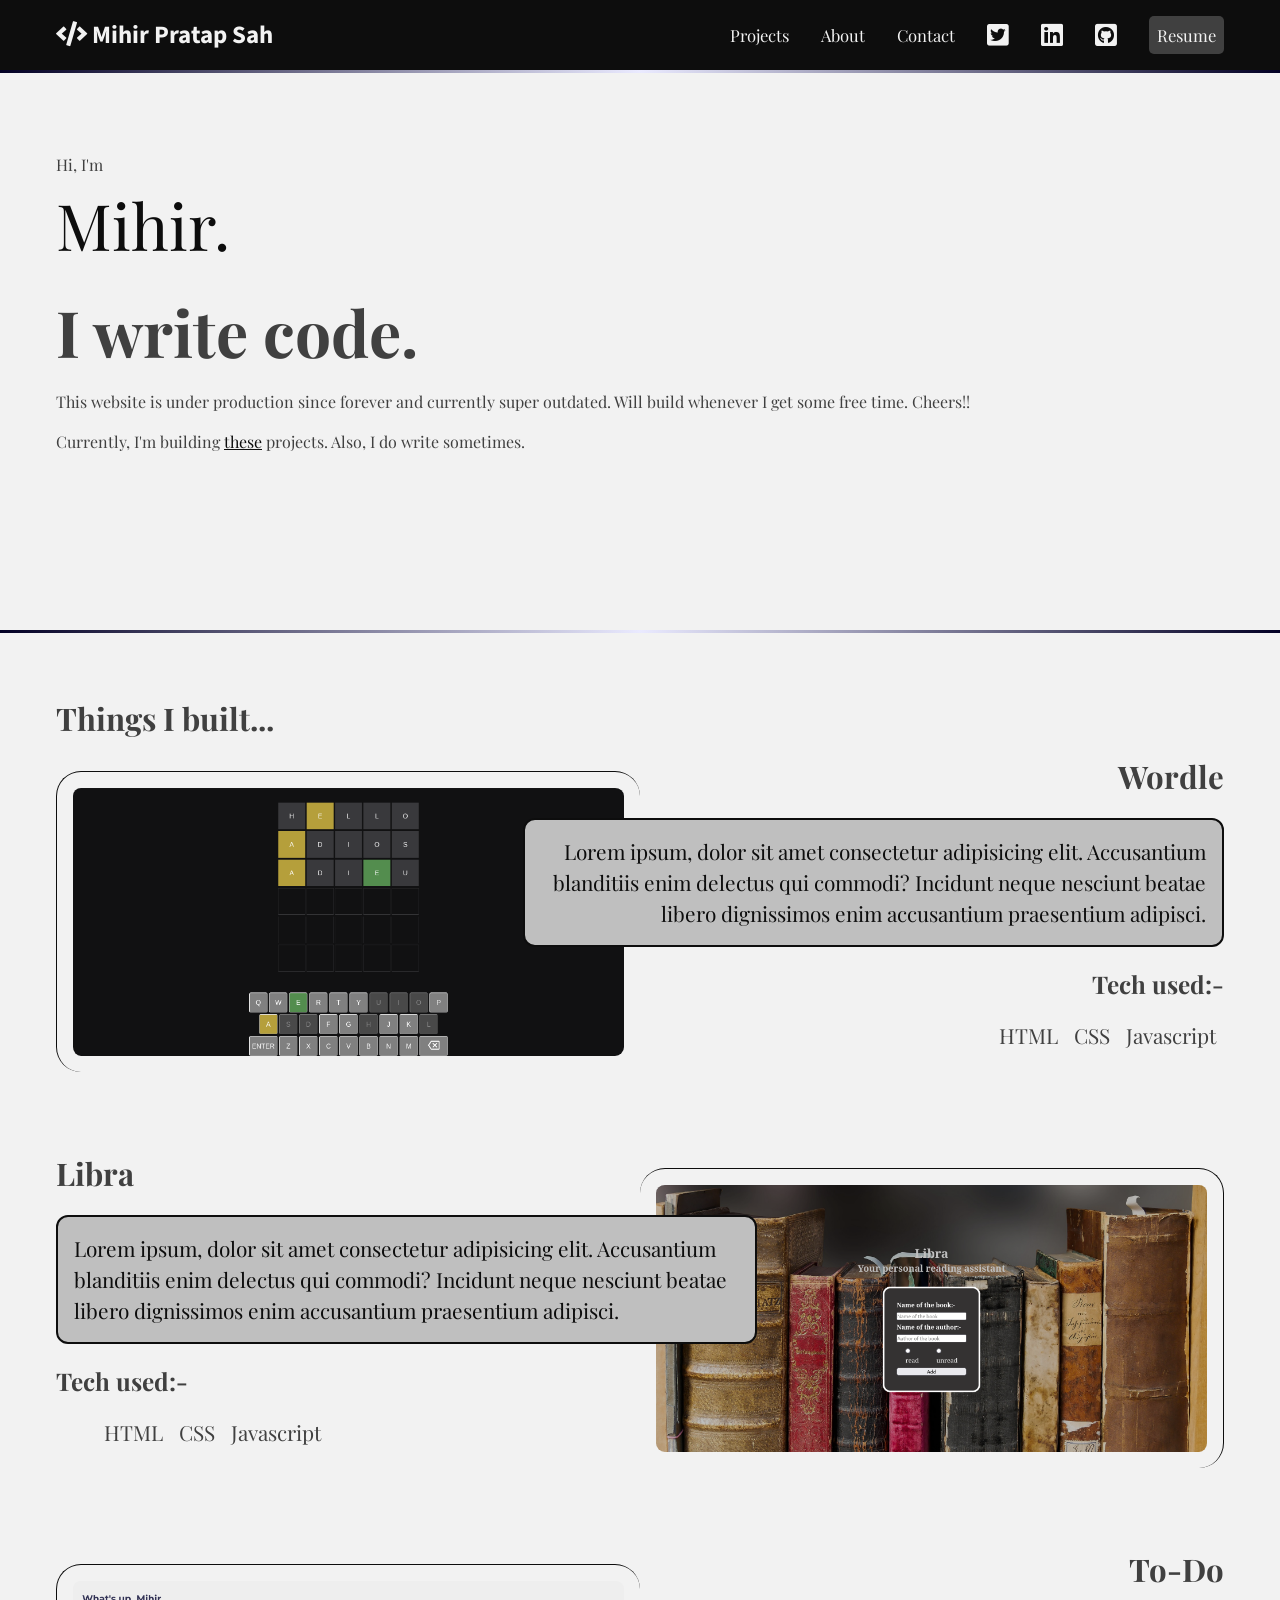
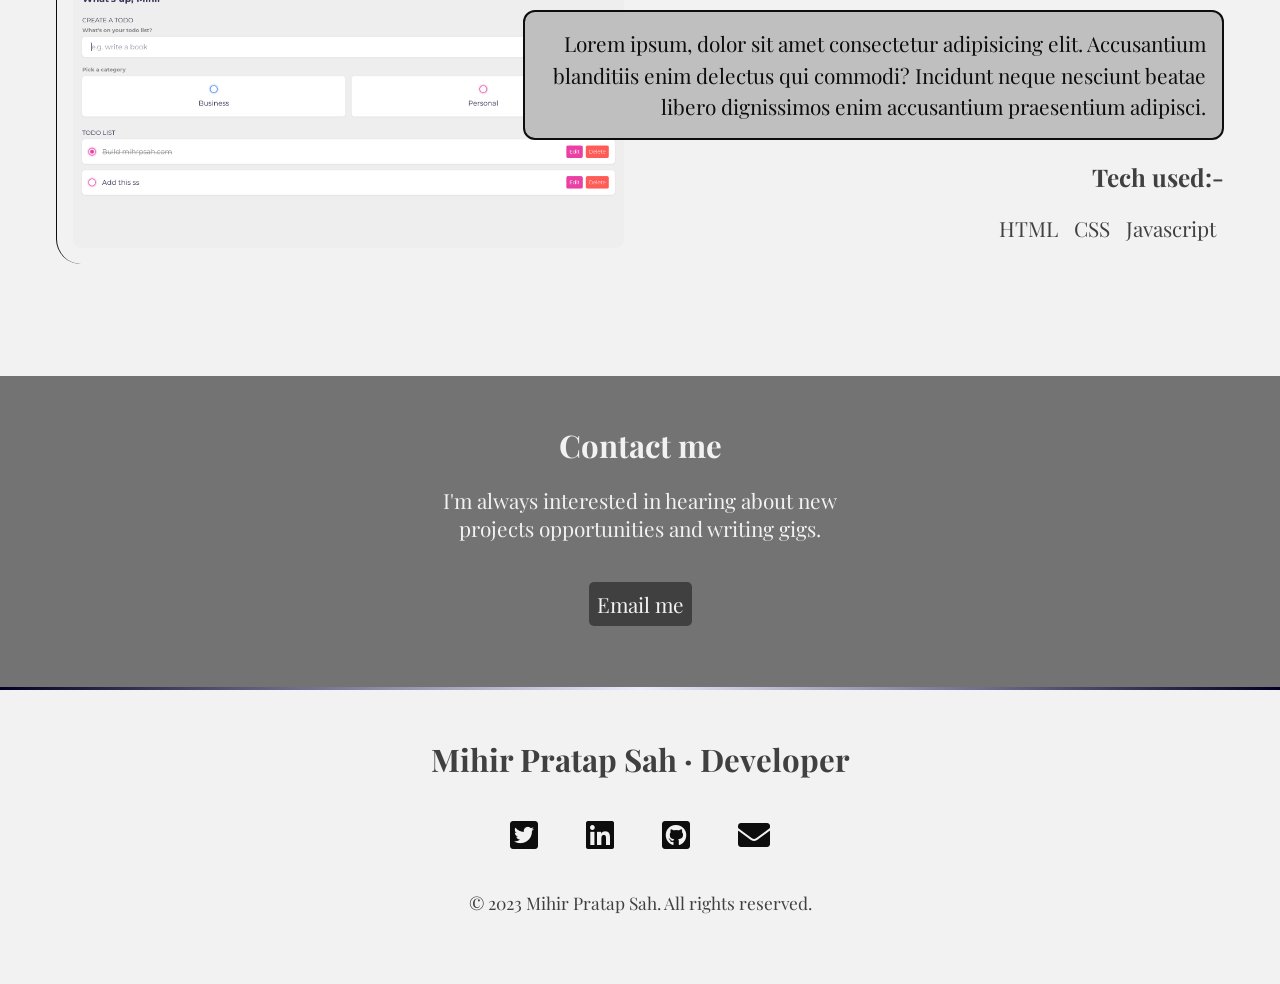
==== commit 33b62e8b: "Update index.html Jugaad" ====
--- a/index.html
+++ b/index.html
@@ -59,11 +59,11 @@
       <div class="gradient"></div>
       <section id="intro">
         <p class="name">Hi, I'm <span>Mihir.</span></p>
-        <h2>I build the web.</h2>
+        <h2>I write code.</h2>
         <p>
 <!--           I'm a computer science major specialising in building web
           applications. -->
-          This website is under production since forever. Will build whenever I get some free time. Cheers!!
+          This website is under production since forever and currently super outdated. Will build whenever I get some free time. Cheers!!
         </p>
         <p>
           Currently, I'm building
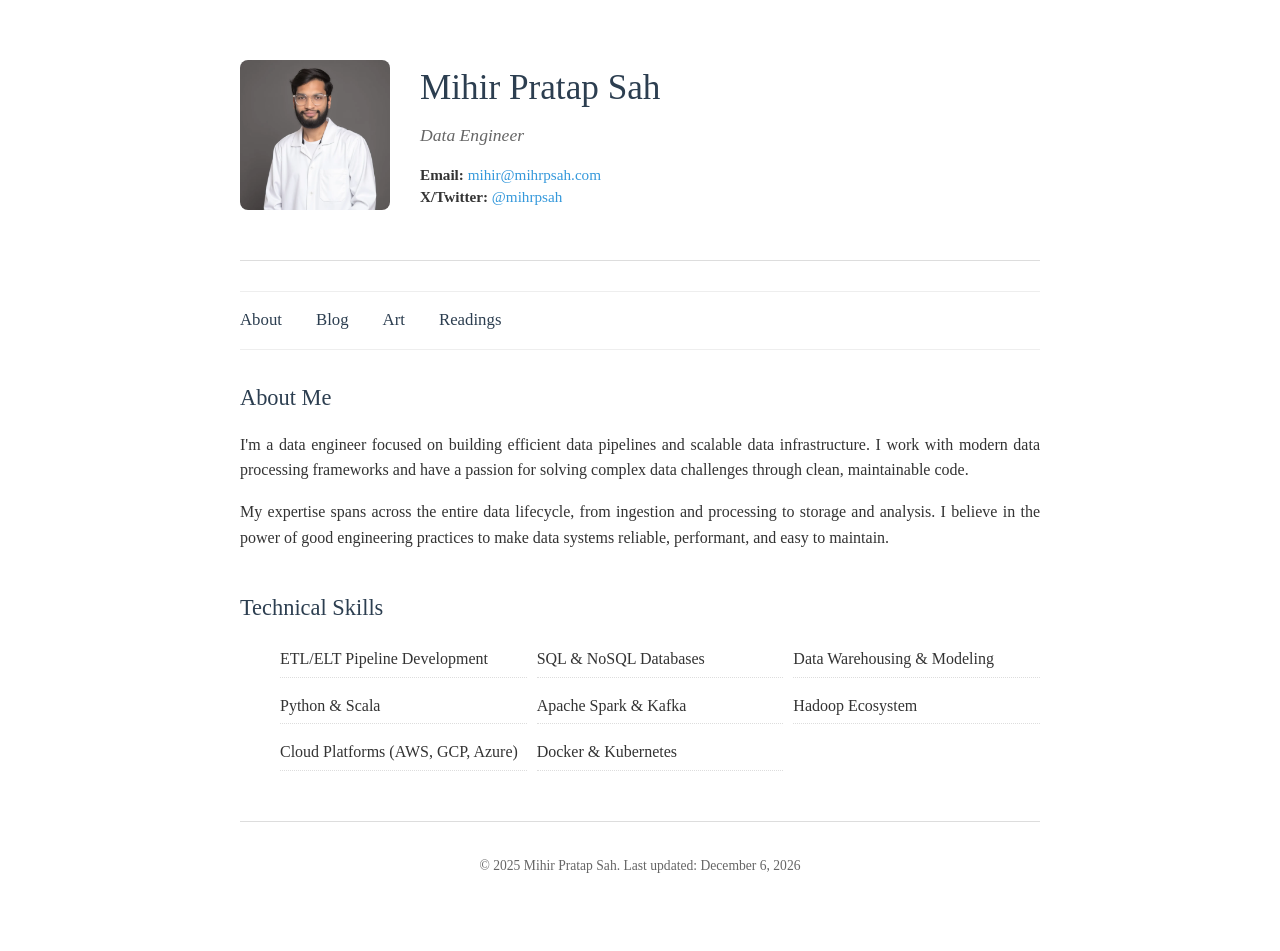
==== commit 64f39a52: "New Version" ====
--- a/index.html
+++ b/index.html
@@ -1,200 +1,71 @@
 <!DOCTYPE html>
 <html lang="en">
-  <head>
-    <meta charset="UTF-8" />
-    <meta http-equiv="X-UA-Compatible" content="IE=edge" />
-    <meta name="viewport" content="width=device-width, initial-scale=1.0" />
-    <link rel="stylesheet" href="style.css" />
-    <link rel="preconnect" href="https://fonts.googleapis.com" />
-    <link rel="preconnect" href="https://fonts.gstatic.com" crossorigin />
-    <link
-      href="https://fonts.googleapis.com/css2?family=Playfair+Display:wght@400;600&family=Source+Sans+Pro:wght@200;300&display=swap"
-      rel="stylesheet"
-    />
-    <link
-      href="https://cdnjs.cloudflare.com/ajax/libs/font-awesome/5.15.4/css/all.min.css"
-      rel="stylesheet"
-    />
+<head>
+    <meta charset="UTF-8">
+    <meta name="viewport" content="width=device-width, initial-scale=1.0">
     <title>Mihir Pratap Sah</title>
-  </head>
+    <link rel="stylesheet" href="assets/css/main.css">
+</head>
+<body>
+    <div class="header">
+        <div class="profile-section">
+            <img src="assets/pfp/replicate-prediction-a52gkehavsrj60cnek19t3darw.png" alt="Mihir Pratap Sah" class="profile-pic">
+            <div class="profile-info">
+                <h1>Mihir Pratap Sah</h1>
+                <div class="subtitle">Data Engineer</div>
+                <div class="contact-info">
+                    <strong>Email:</strong> <a href="mailto:mihir@mihrpsah.com">mihir@mihrpsah.com</a><br>
+                    <strong>X/Twitter:</strong> <a href="https://x.com/in/mihrpsah" target="_blank">@mihrpsah</a>
+                </div>
+            </div>
+        </div>
+    </div>
 
-  <body>
-    <div class="vw">
-      <div class="section-black">
-        <nav>
-          <ul>
-            <li>
-              <h1>
-                <a href="index.html"
-                  ><span class="fas fa-code" aria-hidden="true"></span> Mihir
-                  Pratap Sah</a
-                >
-              </h1>
-            </li>
-            <li><a href="#projects">Projects</a></li>
-            <li><a href="about.html">About</a></li>
-            <li><a href="#contact">Contact</a></li>
-            <a href="https://www.twitter.com/mihrpsah" target="_blank">
-              <span class="fab fa-twitter-square" aria-hidden="true"></span>
-              <span class="sr-only">LinkedIn</span>
-            </a>
-            <li>
-              <a href="https://www.linkedin.com/mihrpsah/" target="_blank">
-                <span class="fab fa-linkedin" aria-hidden="true"></span>
-                <span class="sr-only">LinkedIn</span>
-              </a>
-            </li>
-            <li>
-              <a href="https://www.github.com/mihrpsah" target="_blank">
-                <span class="fab fa-github-square" aria-hidden="true"></span>
-                <span class="sr-only">Github</span>
-              </a>
-            </li>
-            <li>
-              <a href="" target="_blank" class="button">Resume</a>
-            </li>
-          </ul>
-        </nav>
-      </div>
-      <div class="gradient"></div>
-      <section id="intro">
-        <p class="name">Hi, I'm <span>Mihir.</span></p>
-        <h2>I write code.</h2>
+    <nav class="navigation">
+        <a href="#about">About</a>
+        <a href="blog/">Blog</a>
+        <a href="art/">Art</a>
+        <a href="readings/">Readings</a>
+    </nav>
+
+    <div class="section" id="about">
+        <h2>About Me</h2>
         <p>
-<!--           I'm a computer science major specialising in building web
-          applications. -->
-          This website is under production since forever and currently super outdated. Will build whenever I get some free time. Cheers!!
+            I'm a data engineer focused on building efficient data pipelines and scalable data infrastructure. 
+            I work with modern data processing frameworks and have a passion for solving complex data challenges 
+            through clean, maintainable code.
         </p>
         <p>
-          Currently, I'm building
-          <a href="" target="_blank">these</a> projects. Also, I do write
-          sometimes.
+            My expertise spans across the entire data lifecycle, from ingestion and processing to storage and 
+            analysis. I believe in the power of good engineering practices to make data systems reliable, 
+            performant, and easy to maintain.
         </p>
-      </section>
-    </div>
-    <div class="gradient"></div>
-
-    <div>
-      <section id="projects">
-        <h2>Things I built...</h2>
-        <article>
-          <div class="text">
-          <h2>Wordle</h2>
-          <p>
-            Lorem ipsum, dolor sit amet consectetur adipisicing elit.
-            Accusantium blanditiis enim delectus qui commodi? Incidunt neque
-            nesciunt beatae libero dignissimos enim accusantium praesentium
-            adipisci.
-          </p>
-          <h3>Tech used:-</h3>
-          <ul>
-            <li>
-                HTML
-            </li>
-            <li>
-                CSS
-            </li>
-            <li>
-                Javascript
-            </li>
-          </ul>
-          </div>
-          <img src="assets/Wordle.png" alt="Wordle's project screenshot">
-        </article>
-
-        <article class="reverse">
-          <div class="text">
-          <h2>Libra</h2>
-          <p>
-            Lorem ipsum, dolor sit amet consectetur adipisicing elit.
-            Accusantium blanditiis enim delectus qui commodi? Incidunt neque
-            nesciunt beatae libero dignissimos enim accusantium praesentium
-            adipisci.
-          </p>
-          <h3>Tech used:-</h3>
-          <ul>
-            <li>
-                HTML
-            </li>
-            <li>
-                CSS
-            </li>
-            <li>
-                Javascript
-            </li>
-          </ul>
-          </div>
-          <img src="assets/libra.png" alt="Libra's project screenshot">
-        </article>
-
-        <article>
-          <div class="text">
-          <h2>To-Do</h2>
-          <p>
-            Lorem ipsum, dolor sit amet consectetur adipisicing elit.
-            Accusantium blanditiis enim delectus qui commodi? Incidunt neque
-            nesciunt beatae libero dignissimos enim accusantium praesentium
-            adipisci.
-          </p>
-          <h3>Tech used:-</h3>
-          <ul>
-            <li>
-                HTML
-            </li>
-            <li>
-                CSS
-            </li>
-            <li>
-                Javascript
-            </li>
-          </ul>
-          </div>
-          <img src="assets/todo.png" alt="Todo's project screenshot">
-        </article>
-
-      </section>
     </div>
 
-    <div class="section-blue">
-      <section id="contact">
-        <h2>Contact me</h2>
-        <p>
-          I'm always interested in hearing about new projects opportunities and
-          writing gigs.
-        </p>
-        <p><a href="mailto:jen@example.com" class="button">Email me</a></p>
-      </section>
+    <div class="section">
+        <h2>Technical Skills</h2>
+        <ul class="skills-list">
+            <li>ETL/ELT Pipeline Development</li>
+            <li>SQL & NoSQL Databases</li>
+            <li>Data Warehousing & Modeling</li>
+            <li>Python & Scala</li>
+            <li>Apache Spark & Kafka</li>
+            <li>Hadoop Ecosystem</li>
+            <li>Cloud Platforms (AWS, GCP, Azure)</li>
+            <li>Docker & Kubernetes</li>
+        </ul>
     </div>
-    <div class="gradient"></div>
-    <footer>
-      <h2>Mihir Pratap Sah &middot; Developer</h2>
-      <ul>
-        <li>
-          <a href="https://www.twitter.com/mihrpsah" target="_blank">
-            <span class="fab fa-twitter-square" aria-hidden="true"></span>
-            <span class="sr-only">LinkedIn</span>
-          </a>
-        </li>
-        <li>
-          <a href="https://www.linkedin.com/in/mihrpsah" target="_blank">
-            <span class="fab fa-linkedin" aria-hidden="true"></span>
-            <span class="sr-only">LinkedIn</span>
-          </a>
-        </li>
-        <li>
-          <a href="https://www.github.com/mihrpsah" target="_blank">
-            <span class="fab fa-github-square" aria-hidden="true"></span>
-            <span class="sr-only">Github</span>
-          </a>
-        </li>
-        <li>
-          <a href="mailto:smihirp1@gmail.com">
-            <span class="fas fa-envelope" aria-hidden="true"></span>
-            <span class="sr-only">Email</span>
-          </a>
-        </li>
-      </ul>
-      <p><small>&copy; 2023 Mihir Pratap Sah. All rights reserved.</small></p>
-    </footer>
-  </body>
-</html>
+
+    <div class="footer">
+        <p>&copy; 2025 Mihir Pratap Sah. Last updated: <span id="lastUpdated"></span></p>
+    </div>
+
+    <script>
+        document.getElementById('lastUpdated').textContent = new Date().toLocaleDateString('en-US', {
+            year: 'numeric',
+            month: 'long',
+            day: 'numeric'
+        });
+    </script>
+</body>
+</html> 
--- a/assets/css/main.css
+++ b/assets/css/main.css
@@ -0,0 +1,157 @@
+/* Main Styles for Personal Website */
+
+body {
+    font-family: Georgia, 'Times New Roman', serif;
+    max-width: 800px;
+    margin: 40px auto;
+    background-color: white;
+    color: #333;
+    line-height: 1.6;
+    padding: 20px;
+}
+
+.header {
+    border-bottom: 1px solid #ddd;
+    padding-bottom: 20px;
+    margin-bottom: 30px;
+}
+
+.profile-section {
+    display: flex;
+    align-items: flex-start;
+    gap: 30px;
+    margin-bottom: 30px;
+}
+
+.profile-pic {
+    width: 150px;
+    height: 150px;
+    object-fit: cover;
+    border-radius: 8px;
+    flex-shrink: 0;
+}
+
+.profile-info h1 {
+    margin: 0 0 5px 0;
+    font-size: 2.2em;
+    font-weight: normal;
+    color: #2c3e50;
+}
+
+.profile-info .subtitle {
+    font-size: 1.1em;
+    color: #666;
+    margin-bottom: 15px;
+    font-style: italic;
+}
+
+.contact-info {
+    font-size: 0.95em;
+    line-height: 1.4;
+}
+
+.contact-info a {
+    color: #3498db;
+    text-decoration: none;
+}
+
+.contact-info a:hover {
+    text-decoration: underline;
+}
+
+.navigation {
+    margin: 30px 0;
+    padding: 15px 0;
+    border-top: 1px solid #eee;
+    border-bottom: 1px solid #eee;
+}
+
+.navigation a {
+    color: #2c3e50;
+    text-decoration: none;
+    margin-right: 30px;
+    font-weight: 500;
+    font-size: 1.05em;
+}
+
+.navigation a:hover {
+    color: #3498db;
+}
+
+.section {
+    margin-bottom: 40px;
+}
+
+.section h2 {
+    font-size: 1.4em;
+    color: #2c3e50;
+    margin-bottom: 15px;
+    font-weight: normal;
+}
+
+.section p {
+    margin-bottom: 15px;
+    text-align: justify;
+}
+
+.skills-list {
+    display: grid;
+    grid-template-columns: repeat(auto-fit, minmax(200px, 1fr));
+    gap: 10px;
+    margin-top: 15px;
+}
+
+.skills-list li {
+    list-style: none;
+    padding: 5px 0;
+    border-bottom: 1px dotted #ddd;
+}
+
+.footer {
+    margin-top: 50px;
+    padding-top: 20px;
+    border-top: 1px solid #ddd;
+    font-size: 0.85em;
+    color: #666;
+    text-align: center;
+}
+
+/* Common Navigation Elements */
+.back-link {
+    display: inline-block;
+    margin-bottom: 20px;
+    color: #3498db;
+    text-decoration: none;
+    font-size: 0.95em;
+}
+
+.back-link:hover {
+    text-decoration: underline;
+}
+
+.breadcrumb {
+    font-size: 0.9em;
+    color: #666;
+}
+
+.breadcrumb a {
+    color: #3498db;
+    text-decoration: none;
+}
+
+.breadcrumb a:hover {
+    text-decoration: underline;
+}
+
+/* Responsive Design */
+@media (max-width: 600px) {
+    .profile-section {
+        flex-direction: column;
+        text-align: center;
+    }
+    
+    .navigation a {
+        display: block;
+        margin-bottom: 10px;
+    }
+} 
